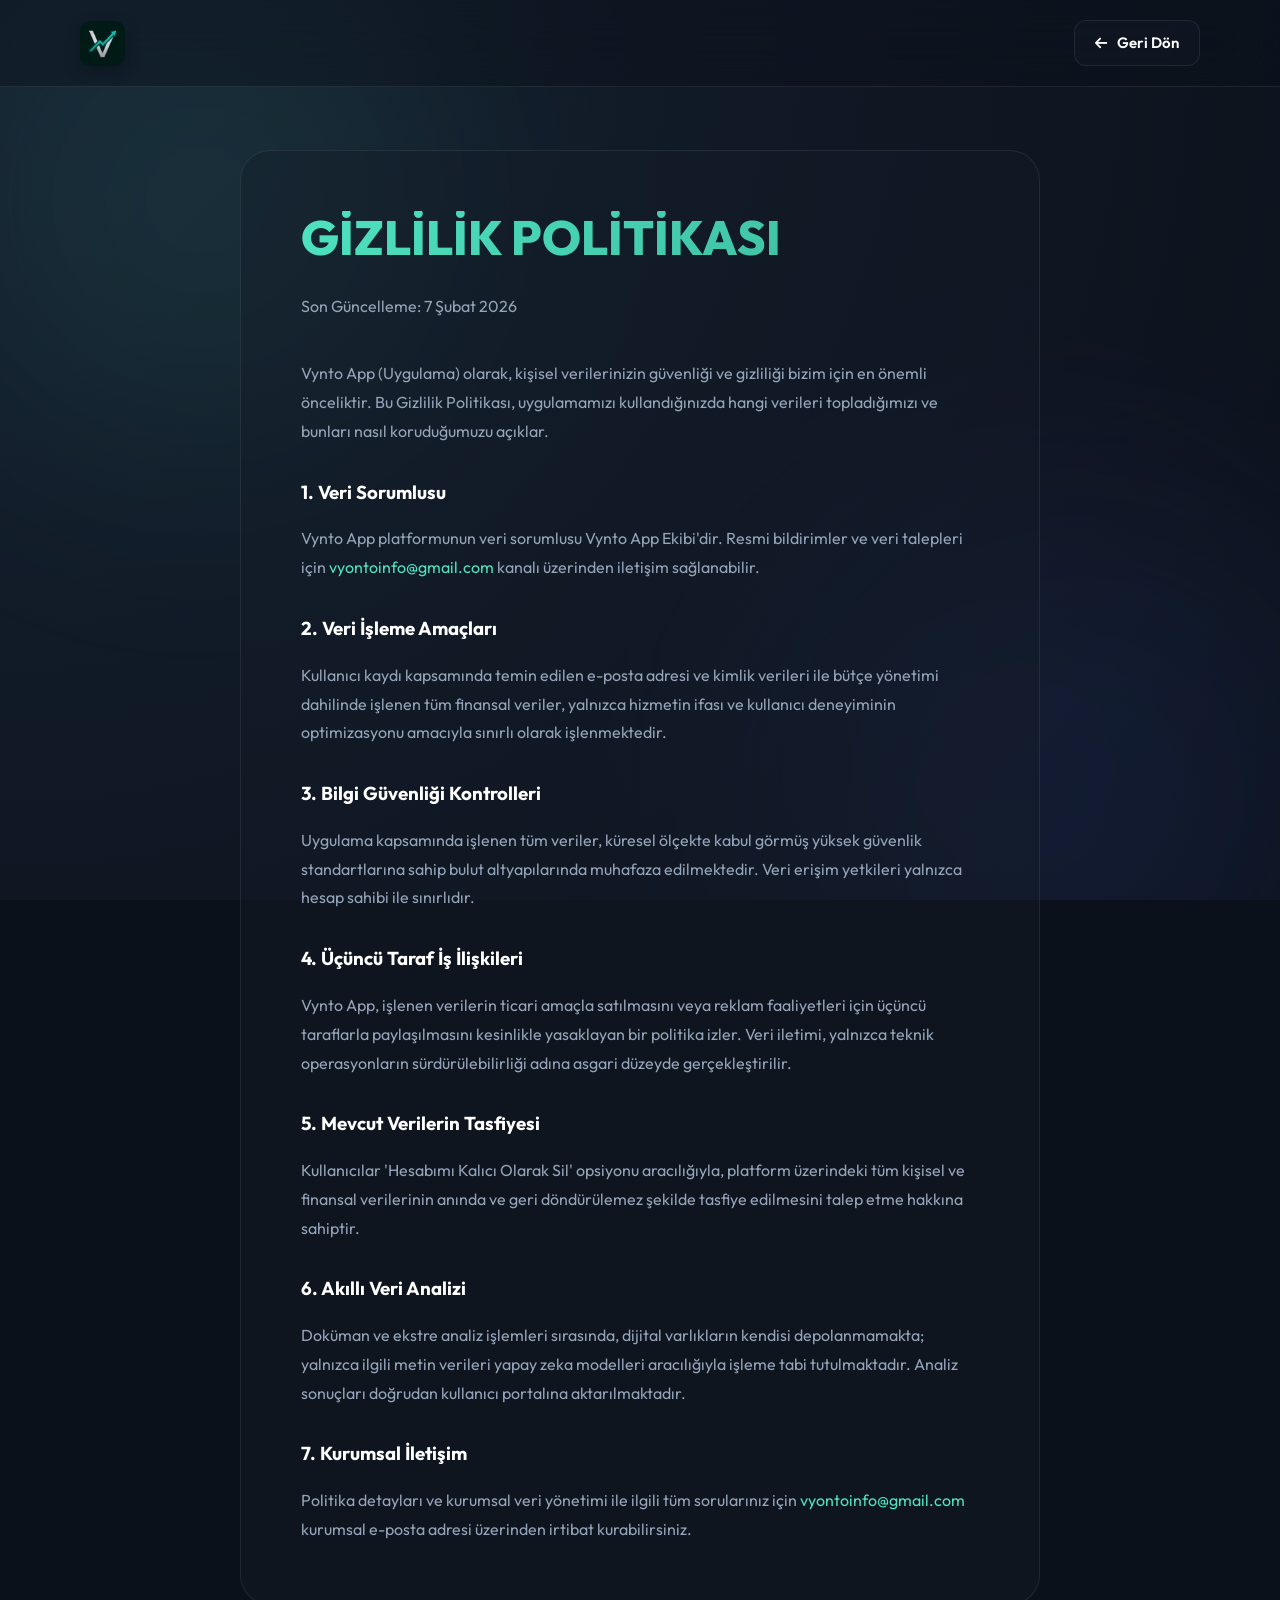
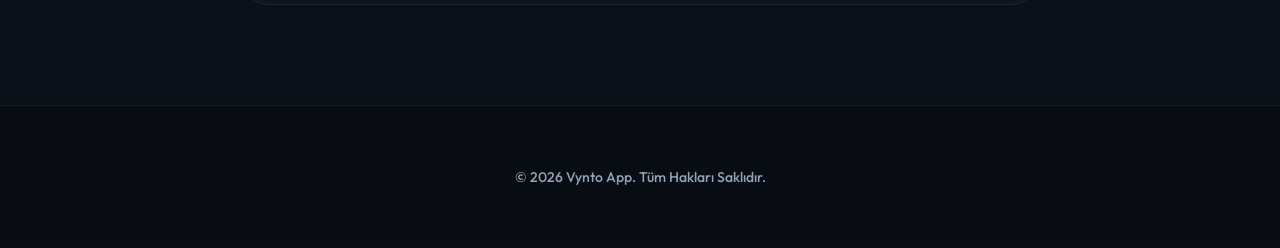
==== privacy/index.html @ 3514bc24 "Refactor: Use clean URLs for privacy and terms pages" ====
<!DOCTYPE html>
<html lang="tr">

<head>
    <meta charset="UTF-8">
    <meta name="viewport" content="width=device-width, initial-scale=1.0">
    <title>Gizlilik Politikası | Vynto App</title>
    <link rel="stylesheet" href="../style.css">
    <link rel="stylesheet" href="https://cdnjs.cloudflare.com/ajax/libs/font-awesome/6.5.1/css/all.min.css">
    <link rel="preconnect" href="https://fonts.googleapis.com">
    <link rel="preconnect" href="https://fonts.gstatic.com" crossorigin>
    <link href="https://fonts.googleapis.com/css2?family=Outfit:wght@300;400;500;600;700;800&display=swap"
        rel="stylesheet">
</head>

<body>
    <div class="bg-animate">
        <div class="blob blob-1"></div>
        <div class="blob blob-2"></div>
        <div class="blob blob-3"></div>
    </div>
    <nav
        style="background: rgba(11, 17, 26, 0.4); backdrop-filter: blur(30px); border-bottom: 1px solid var(--card-border); position: fixed; width: 100%; z-index: 100;">
        <div class="container"
            style="display: flex; justify-content: space-between; align-items: center; padding: 20px 40px;">
            <a href="../" style="display: flex; align-items: center; text-decoration: none;">
                <img src="../images/AppIcon.png" alt="Vynto Logo"
                    style="width: 45px; height: 45px; border-radius: 10px; box-shadow: 0 5px 15px rgba(0,0,0,0.3);">
            </a>
            <a href="../" class="btn-back">
                <i class="fas fa-arrow-left"></i>
                <span>Geri Dön</span>
            </a>
        </div>
    </nav>
    <main class="container" style="padding-top: 150px; padding-bottom: 100px;">
        <div class="animate"
            style="max-width: 800px; margin: 0 auto; background: var(--bg-card); padding: 60px; border-radius: 30px; border: 1px solid var(--card-border);">
            <h1 style="font-size: 48px; margin-bottom: 30px;" class="vynto-text">GİZLİLİK POLİTİKASI</h1>
            <p style="color: var(--text-muted); margin-bottom: 40px;">Son Güncelleme: 7 Şubat 2026</p>

            <div style="color: var(--text-muted); line-height: 1.8;">
                <p style="margin-bottom: 30px;">Vynto App (Uygulama) olarak, kişisel verilerinizin güvenliği ve
                    gizliliği bizim için en önemli önceliktir. Bu Gizlilik Politikası, uygulamamızı kullandığınızda
                    hangi verileri topladığımızı ve bunları nasıl koruduğumuzu açıklar.</p>

                <h3 style="color: var(--text-main); margin: 30px 0 15px 0;">1. Veri Sorumlusu</h3>
                <p>Vynto App platformunun veri sorumlusu Vynto App Ekibi'dir. Resmi bildirimler ve veri talepleri için
                    <a href="mailto:vyontoinfo@gmail.com"
                        style="color: var(--accent); text-decoration: none;">vyontoinfo@gmail.com</a> kanalı üzerinden
                    iletişim sağlanabilir.
                </p>

                <h3 style="color: var(--text-main); margin: 30px 0 15px 0;">2. Veri İşleme Amaçları</h3>
                <p>Kullanıcı kaydı kapsamında temin edilen e-posta adresi ve kimlik verileri ile bütçe yönetimi
                    dahilinde işlenen tüm finansal veriler, yalnızca hizmetin ifası ve kullanıcı deneyiminin
                    optimizasyonu amacıyla sınırlı olarak işlenmektedir.</p>

                <h3 style="color: var(--text-main); margin: 30px 0 15px 0;">3. Bilgi Güvenliği Kontrolleri</h3>
                <p>Uygulama kapsamında işlenen tüm veriler, küresel ölçekte kabul görmüş yüksek güvenlik standartlarına
                    sahip bulut altyapılarında muhafaza edilmektedir. Veri erişim yetkileri yalnızca hesap sahibi ile
                    sınırlıdır.</p>

                <h3 style="color: var(--text-main); margin: 30px 0 15px 0;">4. Üçüncü Taraf İş İlişkileri</h3>
                <p>Vynto App, işlenen verilerin ticari amaçla satılmasını veya reklam faaliyetleri için üçüncü
                    taraflarla paylaşılmasını kesinlikle yasaklayan bir politika izler. Veri iletimi, yalnızca teknik
                    operasyonların sürdürülebilirliği adına asgari düzeyde gerçekleştirilir.</p>

                <h3 style="color: var(--text-main); margin: 30px 0 15px 0;">5. Mevcut Verilerin Tasfiyesi</h3>
                <p>Kullanıcılar 'Hesabımı Kalıcı Olarak Sil' opsiyonu aracılığıyla, platform üzerindeki tüm kişisel ve
                    finansal verilerinin anında ve geri döndürülemez şekilde tasfiye edilmesini talep etme hakkına
                    sahiptir.</p>

                <h3 style="color: var(--text-main); margin: 30px 0 15px 0;">6. Akıllı Veri Analizi</h3>
                <p>Doküman ve ekstre analiz işlemleri sırasında, dijital varlıkların kendisi depolanmamakta; yalnızca
                    ilgili metin verileri yapay zeka modelleri aracılığıyla işleme tabi tutulmaktadır. Analiz sonuçları
                    doğrudan kullanıcı portalına aktarılmaktadır.</p>

                <h3 style="color: var(--text-main); margin: 30px 0 15px 0;">7. Kurumsal İletişim</h3>
                <p>Politika detayları ve kurumsal veri yönetimi ile ilgili tüm sorularınız için <a
                        href="mailto:vyontoinfo@gmail.com"
                        style="color: var(--accent); text-decoration: none;">vyontoinfo@gmail.com</a> kurumsal e-posta
                    adresi üzerinden irtibat kurabilirsiniz.</p>
            </div>
        </div>
    </main>
    <footer
        style="padding: 60px 0; text-align: center; border-top: 1px solid var(--card-border); background: rgba(0,0,0,0.2);">
        <p style="color: var(--text-muted); font-size: 14px; font-weight: 500;">&copy; 2026 Vynto App. Tüm Hakları
            Saklıdır.</p>
    </footer>
</body>

</html>
---- style.css ----
:root {
    --bg-dark: #0b111a;
    --bg-card: rgba(20, 28, 40, 0.4);
    --bg-card-hover: rgba(30, 40, 55, 0.5);
    --accent: #4ee2c0;
    --accent-gradient: linear-gradient(135deg, #4ee2c0 0%, #3bb89b 100%);
    --accent-glow: rgba(78, 226, 192, 0.15);
    --text-main: #ffffff;
    --text-muted: #94a3b8;
    --card-border: rgba(255, 255, 255, 0.08);
    --transition: all 0.4s cubic-bezier(0.4, 0, 0.2, 1);
    --font-main: 'Outfit', -apple-system, BlinkMacSystemFont, 'Segoe UI', Roboto, Oxygen, Ubuntu, Cantarell, sans-serif;
    --shadow-premium: 0 30px 60px rgba(0, 0, 0, 0.5);
}

* {
    margin: 0;
    padding: 0;
    box-sizing: border-box;
}

body {
    background-color: var(--bg-dark);
    color: var(--text-main);
    font-family: var(--font-main);
    line-height: 1.6;
    overflow-x: hidden;
}

/* Background Animation */
.bg-animate {
    position: fixed;
    top: 0;
    left: 0;
    width: 100%;
    height: 100%;
    z-index: -1;
    overflow: hidden;
    background: radial-gradient(circle at 0% 0%, #152030 0%, #0b111a 100%);
}

.blob {
    position: absolute;
    width: 800px;
    height: 800px;
    background: radial-gradient(circle, var(--accent-glow) 0%, transparent 70%);
    filter: blur(100px);
    border-radius: 50%;
    animation: move 25s infinite alternate ease-in-out;
    opacity: 0.6;
}

.blob-1 {
    top: -200px;
    left: -200px;
    background: radial-gradient(circle, rgba(78, 226, 192, 0.2) 0%, transparent 70%);
    animation-delay: 0s;
}

.blob-2 {
    bottom: -300px;
    right: -200px;
    background: radial-gradient(circle, rgba(59, 130, 246, 0.15) 0%, transparent 70%);
    animation-delay: -5s;
}

.blob-3 {
    top: 30%;
    left: 40%;
    width: 1000px;
    height: 1000px;
    background: radial-gradient(circle, rgba(139, 92, 246, 0.08) 0%, transparent 70%);
    animation-duration: 35s;
}

@keyframes move {
    from {
        transform: translate(0, 0) scale(1);
    }

    to {
        transform: translate(100px, 100px) scale(1.1);
    }
}

/* Nav is removed */

/* Container */
.container {
    max-width: 1200px;
    margin: 0 auto;
    padding: 0 40px;
}

/* Main Content */
.animate {
    opacity: 0;
    transform: translateY(30px);
    animation: fadeInUp 0.8s forwards;
}

@keyframes fadeInUp {
    to {
        opacity: 1;
        transform: translateY(0);
    }
}

h1 {
    line-height: 1.1;
}

/* App Showcase */
.app-showcase {
    display: flex;
    align-items: center;
    gap: 80px;
    margin-top: 100px;
}

.app-images {
    position: relative;
    height: 600px;
    display: flex;
    align-items: center;
    justify-content: center;
}

.app-img-diag-1,
.app-img-diag-2 {
    position: absolute;
    border-radius: 40px;
    box-shadow: 0 30px 60px rgba(0, 0, 0, 0.5);
    transition: var(--transition);
    border: 1px solid rgba(255, 255, 255, 0.1);
}

.app-img-diag-1 {
    transform: rotate(-10deg) translateX(-50px);
    z-index: 2;
}

.app-img-diag-2 {
    transform: rotate(10deg) translateX(50px);
    z-index: 1;
}

.app-showcase:hover .app-img-diag-1 {
    transform: rotate(-5deg) translateX(-80px) scale(1.05);
}

.app-showcase:hover .app-img-diag-2 {
    transform: rotate(5deg) translateX(80px) scale(1.05);
}

.vynto-text {
    font-weight: 800;
    background: var(--accent-gradient);
    -webkit-background-clip: text;
    background-clip: text;
    -webkit-text-fill-color: transparent;
}

/* Features */
.feature-item {
    padding: 20px;
    border-radius: 20px;
    background: var(--bg-card);
    border: 1px solid var(--card-border);
    transition: var(--transition);
}

.feature-item:hover {
    background: var(--bg-card-hover);
    border-color: rgba(78, 226, 192, 0.3);
    transform: translateX(10px);
}

.feature-icon-small {
    transition: var(--transition);
}

.feature-item:hover .feature-icon-small {
    transform: scale(1.1) rotate(5deg);
    background: rgba(78, 226, 192, 0.2);
}

.btn-cta {
    background: var(--accent-gradient);
    color: #000 !important;
    padding: 12px 28px;
    border-radius: 100px;
    font-weight: 700;
    transition: var(--transition);
    border: none;
    cursor: pointer;
    box-shadow: 0 10px 20px rgba(78, 226, 192, 0.2);
}

.btn-cta:hover {
    transform: translateY(-2px);
    box-shadow: 0 15px 30px rgba(78, 226, 192, 0.4);
}

.btn-back {
    display: inline-flex;
    align-items: center;
    gap: 10px;
    color: var(--text-main);
    text-decoration: none;
    font-weight: 600;
    font-size: 15px;
    padding: 10px 20px;
    border-radius: 12px;
    background: var(--bg-card);
    border: 1px solid var(--card-border);
    transition: var(--transition);
}

.btn-back:hover {
    background: var(--bg-card-hover);
    border-color: var(--accent);
    color: var(--accent);
    transform: translateX(-5px);
}

.btn-back i {
    font-size: 14px;
}

/* Button Pulse */
@keyframes pulse {
    0% {
        box-shadow: 0 0 0 0 rgba(78, 226, 192, 0.4);
    }

    70% {
        box-shadow: 0 0 0 20px rgba(78, 226, 192, 0);
    }

    100% {
        box-shadow: 0 0 0 0 rgba(78, 226, 192, 0);
    }
}

.btn-pulse {
    animation: pulse 2s infinite;
}

/* Responsive */
@media (max-width: 992px) {
    .app-showcase {
        flex-direction: column;
        text-align: center;
        gap: 60px;
    }

    .app-images {
        height: 500px;
        order: 1;
    }

    .app-details {
        order: 2;
        text-align: center !important;
    }

    .feature-item {
        text-align: left;
    }

    h1 {
        font-size: 48px !important;
    }
}

@media (max-width: 600px) {

    .app-img-diag-1,
    .app-img-diag-2 {
        width: 200px !important;
    }

    .app-images {
        height: 400px;
    }

    h1 {
        font-size: 36px !important;
    }
}
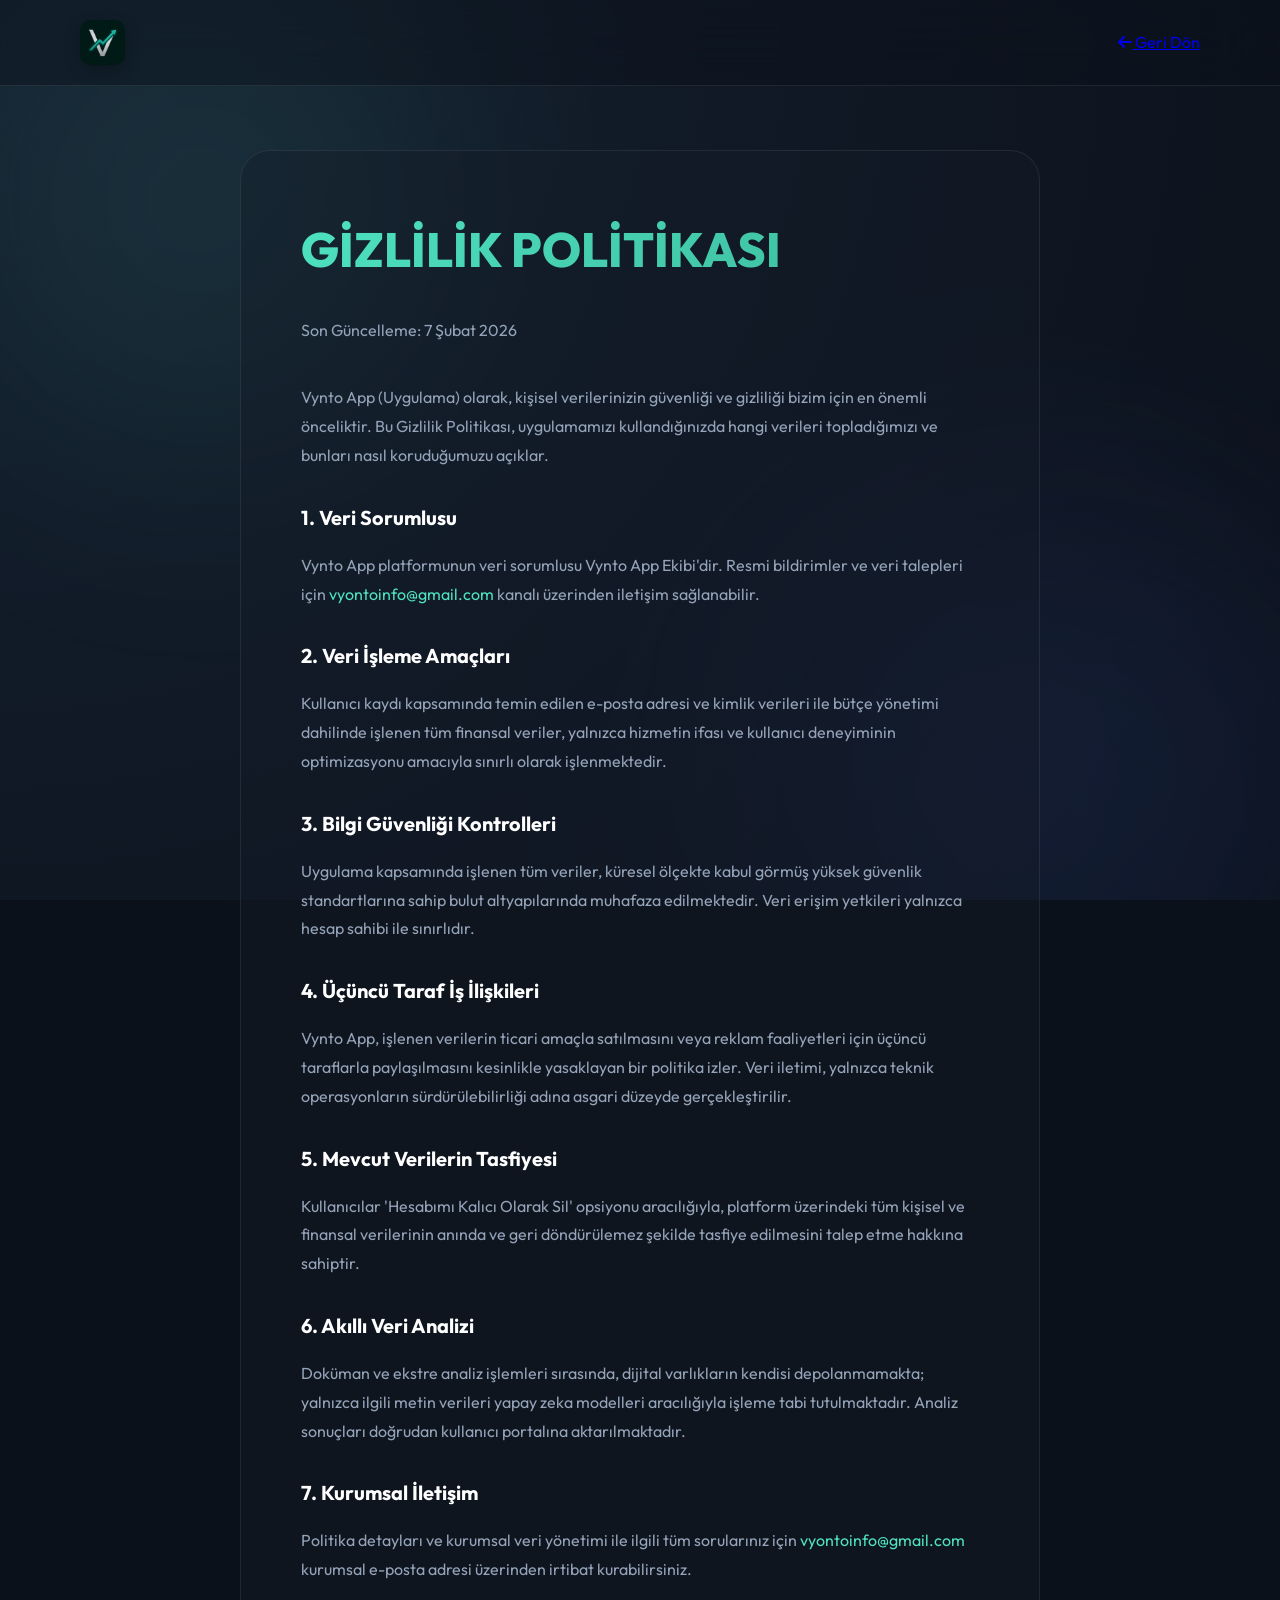
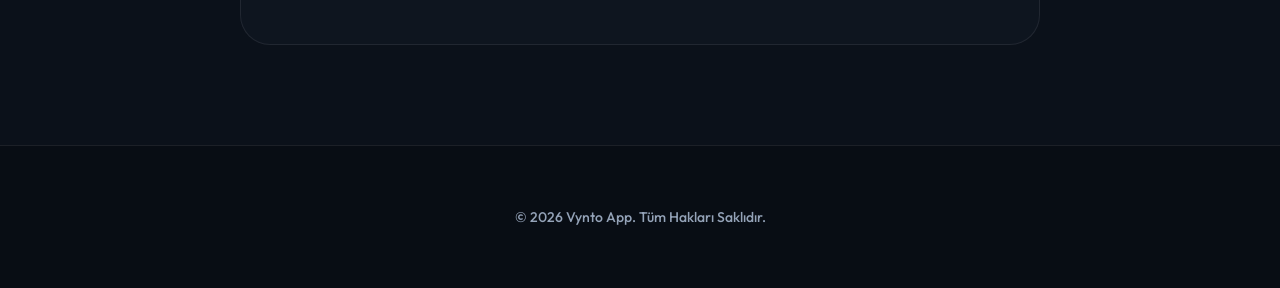
==== commit 7eae025a: "Fix responsive layout overlap issues and refactor inline styles" ====
--- a/privacy/index.html
+++ b/privacy/index.html
@@ -19,13 +19,10 @@
         <div class="blob blob-2"></div>
         <div class="blob blob-3"></div>
     </div>
-    <nav
-        style="background: rgba(11, 17, 26, 0.4); backdrop-filter: blur(30px); border-bottom: 1px solid var(--card-border); position: fixed; width: 100%; z-index: 100;">
-        <div class="container"
-            style="display: flex; justify-content: space-between; align-items: center; padding: 20px 40px;">
+    <nav class="nav-header">
+        <div class="container nav-container">
             <a href="../" style="display: flex; align-items: center; text-decoration: none;">
-                <img src="../images/AppIcon.png" alt="Vynto Logo"
-                    style="width: 45px; height: 45px; border-radius: 10px; box-shadow: 0 5px 15px rgba(0,0,0,0.3);">
+                <img src="../images/AppIcon.png" alt="Vynto Logo" class="nav-logo">
             </a>
             <a href="../" class="btn-back">
                 <i class="fas fa-arrow-left"></i>
@@ -33,60 +30,58 @@
             </a>
         </div>
     </nav>
-    <main class="container" style="padding-top: 150px; padding-bottom: 100px;">
-        <div class="animate"
-            style="max-width: 800px; margin: 0 auto; background: var(--bg-card); padding: 60px; border-radius: 30px; border: 1px solid var(--card-border);">
-            <h1 style="font-size: 48px; margin-bottom: 30px;" class="vynto-text">GİZLİLİK POLİTİKASI</h1>
-            <p style="color: var(--text-muted); margin-bottom: 40px;">Son Güncelleme: 7 Şubat 2026</p>
+    <main class="container legal-main">
+        <div class="animate legal-card">
+            <h1 class="legal-title vynto-text">GİZLİLİK POLİTİKASI</h1>
+            <p class="legal-date">Son Güncelleme: 7 Şubat 2026</p>
 
-            <div style="color: var(--text-muted); line-height: 1.8;">
+            <div class="legal-body">
                 <p style="margin-bottom: 30px;">Vynto App (Uygulama) olarak, kişisel verilerinizin güvenliği ve
                     gizliliği bizim için en önemli önceliktir. Bu Gizlilik Politikası, uygulamamızı kullandığınızda
                     hangi verileri topladığımızı ve bunları nasıl koruduğumuzu açıklar.</p>
 
-                <h3 style="color: var(--text-main); margin: 30px 0 15px 0;">1. Veri Sorumlusu</h3>
+                <h3 class="legal-h3">1. Veri Sorumlusu</h3>
                 <p>Vynto App platformunun veri sorumlusu Vynto App Ekibi'dir. Resmi bildirimler ve veri talepleri için
-                    <a href="mailto:vyontoinfo@gmail.com"
-                        style="color: var(--accent); text-decoration: none;">vyontoinfo@gmail.com</a> kanalı üzerinden
+                    <a href="mailto:vyontoinfo@gmail.com" class="legal-link-text">vyontoinfo@gmail.com</a> kanalı
+                    üzerinden
                     iletişim sağlanabilir.
                 </p>
 
-                <h3 style="color: var(--text-main); margin: 30px 0 15px 0;">2. Veri İşleme Amaçları</h3>
+                <h3 class="legal-h3">2. Veri İşleme Amaçları</h3>
                 <p>Kullanıcı kaydı kapsamında temin edilen e-posta adresi ve kimlik verileri ile bütçe yönetimi
                     dahilinde işlenen tüm finansal veriler, yalnızca hizmetin ifası ve kullanıcı deneyiminin
                     optimizasyonu amacıyla sınırlı olarak işlenmektedir.</p>
 
-                <h3 style="color: var(--text-main); margin: 30px 0 15px 0;">3. Bilgi Güvenliği Kontrolleri</h3>
+                <h3 class="legal-h3">3. Bilgi Güvenliği Kontrolleri</h3>
                 <p>Uygulama kapsamında işlenen tüm veriler, küresel ölçekte kabul görmüş yüksek güvenlik standartlarına
                     sahip bulut altyapılarında muhafaza edilmektedir. Veri erişim yetkileri yalnızca hesap sahibi ile
                     sınırlıdır.</p>
 
-                <h3 style="color: var(--text-main); margin: 30px 0 15px 0;">4. Üçüncü Taraf İş İlişkileri</h3>
+                <h3 class="legal-h3">4. Üçüncü Taraf İş İlişkileri</h3>
                 <p>Vynto App, işlenen verilerin ticari amaçla satılmasını veya reklam faaliyetleri için üçüncü
                     taraflarla paylaşılmasını kesinlikle yasaklayan bir politika izler. Veri iletimi, yalnızca teknik
                     operasyonların sürdürülebilirliği adına asgari düzeyde gerçekleştirilir.</p>
 
-                <h3 style="color: var(--text-main); margin: 30px 0 15px 0;">5. Mevcut Verilerin Tasfiyesi</h3>
+                <h3 class="legal-h3">5. Mevcut Verilerin Tasfiyesi</h3>
                 <p>Kullanıcılar 'Hesabımı Kalıcı Olarak Sil' opsiyonu aracılığıyla, platform üzerindeki tüm kişisel ve
                     finansal verilerinin anında ve geri döndürülemez şekilde tasfiye edilmesini talep etme hakkına
                     sahiptir.</p>
 
-                <h3 style="color: var(--text-main); margin: 30px 0 15px 0;">6. Akıllı Veri Analizi</h3>
+                <h3 class="legal-h3">6. Akıllı Veri Analizi</h3>
                 <p>Doküman ve ekstre analiz işlemleri sırasında, dijital varlıkların kendisi depolanmamakta; yalnızca
                     ilgili metin verileri yapay zeka modelleri aracılığıyla işleme tabi tutulmaktadır. Analiz sonuçları
                     doğrudan kullanıcı portalına aktarılmaktadır.</p>
 
-                <h3 style="color: var(--text-main); margin: 30px 0 15px 0;">7. Kurumsal İletişim</h3>
+                <h3 class="legal-h3">7. Kurumsal İletişim</h3>
                 <p>Politika detayları ve kurumsal veri yönetimi ile ilgili tüm sorularınız için <a
-                        href="mailto:vyontoinfo@gmail.com"
-                        style="color: var(--accent); text-decoration: none;">vyontoinfo@gmail.com</a> kurumsal e-posta
+                        href="mailto:vyontoinfo@gmail.com" class="legal-link-text">vyontoinfo@gmail.com</a> kurumsal
+                    e-posta
                     adresi üzerinden irtibat kurabilirsiniz.</p>
             </div>
         </div>
     </main>
-    <footer
-        style="padding: 60px 0; text-align: center; border-top: 1px solid var(--card-border); background: rgba(0,0,0,0.2);">
-        <p style="color: var(--text-muted); font-size: 14px; font-weight: 500;">&copy; 2026 Vynto App. Tüm Hakları
+    <footer class="main-footer" style="padding: 60px 0;">
+        <p class="footer-copy">&copy; 2026 Vynto App. Tüm Hakları
             Saklıdır.</p>
     </footer>
 </body>
--- a/style.css
+++ b/style.css
@@ -93,6 +93,16 @@
 }
 
 /* Main Content */
+.main-content {
+    padding-top: 100px;
+    padding-bottom: 100px;
+}
+
+.hero-section {
+    text-align: center;
+    margin-bottom: 80px;
+}
+
 .animate {
     opacity: 0;
     transform: translateY(30px);
@@ -106,8 +116,26 @@
     }
 }
 
-h1 {
+.hero-logo {
+    width: 120px;
+    height: 120px;
+    border-radius: 28px;
+    margin-bottom: 30px;
+    box-shadow: 0 20px 40px rgba(0, 0, 0, 0.3);
+}
+
+.hero-title {
+    font-size: 72px;
+    margin-bottom: 24px;
+    font-weight: 800;
     line-height: 1.1;
+}
+
+.hero-desc {
+    color: var(--text-muted);
+    font-size: 22px;
+    max-width: 900px;
+    margin: 0 auto;
 }
 
 /* App Showcase */
@@ -115,10 +143,10 @@
     display: flex;
     align-items: center;
     gap: 80px;
-    margin-top: 100px;
 }
 
 .app-images {
+    flex: 1.2;
     position: relative;
     height: 600px;
     display: flex;
@@ -129,6 +157,7 @@
 .app-img-diag-1,
 .app-img-diag-2 {
     position: absolute;
+    width: 280px;
     border-radius: 40px;
     box-shadow: 0 30px 60px rgba(0, 0, 0, 0.5);
     transition: var(--transition);
@@ -151,6 +180,53 @@
 
 .app-showcase:hover .app-img-diag-2 {
     transform: rotate(5deg) translateX(80px) scale(1.05);
+}
+
+.app-details {
+    flex: 1;
+    text-align: left;
+}
+
+.ios-badge {
+    display: flex;
+    align-items: center;
+    gap: 15px;
+    margin-bottom: 15px;
+}
+
+.ios-badge i {
+    font-size: 32px;
+    color: var(--accent);
+}
+
+.ios-badge span {
+    font-weight: 700;
+    color: var(--accent);
+    letter-spacing: 1.5px;
+    text-transform: none;
+    font-size: 14px;
+}
+
+.section-title {
+    font-size: 64px;
+    margin-bottom: 10px;
+    font-weight: 800;
+}
+
+.section-subtitle {
+    color: var(--text-muted);
+    font-weight: 600;
+    text-transform: uppercase;
+    letter-spacing: 4px;
+    font-size: 14px;
+    margin-bottom: 30px;
+}
+
+.app-description {
+    font-size: 19px;
+    color: var(--text-muted);
+    margin-bottom: 40px;
+    line-height: 1.8;
 }
 
 .vynto-text {
@@ -162,7 +238,14 @@
 }
 
 /* Features */
+.feature-list {
+    margin-bottom: 40px;
+}
+
 .feature-item {
+    display: flex;
+    gap: 20px;
+    margin-bottom: 20px;
     padding: 20px;
     border-radius: 20px;
     background: var(--bg-card);
@@ -170,6 +253,10 @@
     transition: var(--transition);
 }
 
+.feature-item:last-child {
+    margin-bottom: 0;
+}
+
 .feature-item:hover {
     background: var(--bg-card-hover);
     border-color: rgba(78, 226, 192, 0.3);
@@ -177,7 +264,19 @@
 }
 
 .feature-icon-small {
+    min-width: 50px;
+    height: 50px;
+    background: rgba(78, 226, 192, 0.1);
+    border-radius: 14px;
+    display: flex;
+    align-items: center;
+    justify-content: center;
     transition: var(--transition);
+}
+
+.feature-icon-small i {
+    color: var(--accent);
+    font-size: 20px;
 }
 
 .feature-item:hover .feature-icon-small {
@@ -185,7 +284,36 @@
     background: rgba(78, 226, 192, 0.2);
 }
 
+.feature-item h4 {
+    margin: 0 0 5px 0;
+    font-size: 18px;
+    color: var(--text-main);
+}
+
+.feature-item p {
+    margin: 0;
+    font-size: 15px;
+    color: var(--text-muted);
+    line-height: 1.5;
+}
+
+/* CTA & Legal */
+.cta-container {
+    margin-top: 40px;
+    display: flex;
+    flex-direction: column;
+    align-items: center;
+    text-align: center;
+}
+
 .btn-cta {
+    display: inline-flex;
+    align-items: center;
+    justify-content: center;
+    gap: 12px;
+    width: 100%;
+    max-width: 350px;
+    text-decoration: none;
     background: var(--accent-gradient);
     color: #000 !important;
     padding: 12px 28px;
@@ -202,30 +330,28 @@
     box-shadow: 0 15px 30px rgba(78, 226, 192, 0.4);
 }
 
-.btn-back {
-    display: inline-flex;
-    align-items: center;
-    gap: 10px;
-    color: var(--text-main);
+.legal-links {
+    margin-top: 30px;
+}
+
+.legal-links-inner {
+    display: flex;
+    gap: 30px;
+    justify-content: center;
+}
+
+.legal-link {
+    color: var(--text-muted);
     text-decoration: none;
-    font-weight: 600;
-    font-size: 15px;
-    padding: 10px 20px;
-    border-radius: 12px;
-    background: var(--bg-card);
-    border: 1px solid var(--card-border);
+    font-size: 14px;
+    font-weight: 500;
     transition: var(--transition);
-}
-
-.btn-back:hover {
-    background: var(--bg-card-hover);
+    border-bottom: 1px solid transparent;
+}
+
+.legal-link:hover {
+    color: var(--accent);
     border-color: var(--accent);
-    color: var(--accent);
-    transform: translateX(-5px);
-}
-
-.btn-back i {
-    font-size: 14px;
 }
 
 /* Button Pulse */
@@ -247,8 +373,119 @@
     animation: pulse 2s infinite;
 }
 
+/* Footer */
+.main-footer {
+    padding: 80px 0;
+    border-top: 1px solid var(--card-border);
+    text-align: center;
+    background: rgba(0, 0, 0, 0.2);
+}
+
+.footer-logo {
+    width: 60px;
+    height: 60px;
+    border-radius: 15px;
+    margin-bottom: 20px;
+    box-shadow: 0 10px 20px rgba(0, 0, 0, 0.3);
+}
+
+.footer-email {
+    color: var(--text-muted);
+    text-decoration: none;
+    font-size: 16px;
+    transition: var(--transition);
+}
+
+.footer-email:hover {
+    color: var(--accent);
+}
+
+.footer-copy {
+    color: var(--text-muted);
+    font-weight: 500;
+    font-size: 14px;
+}
+
+/* Legal Pages */
+.nav-header {
+    background: rgba(11, 17, 26, 0.4);
+    backdrop-filter: blur(30px);
+    border-bottom: 1px solid var(--card-border);
+    position: fixed;
+    width: 100%;
+    z-index: 100;
+}
+
+.nav-container {
+    display: flex;
+    justify-content: space-between;
+    align-items: center;
+    padding: 20px 40px;
+}
+
+.nav-logo {
+    width: 45px;
+    height: 45px;
+    border-radius: 10px;
+    box-shadow: 0 5px 15px rgba(0, 0, 0, 0.3);
+}
+
+.legal-main {
+    padding-top: 150px;
+    padding-bottom: 100px;
+}
+
+.legal-card {
+    max-width: 800px;
+    margin: 0 auto;
+    background: var(--bg-card);
+    padding: 60px;
+    border-radius: 30px;
+    border: 1px solid var(--card-border);
+}
+
+.legal-title {
+    font-size: 48px;
+    margin-bottom: 30px;
+}
+
+.legal-date {
+    color: var(--text-muted);
+    margin-bottom: 40px;
+}
+
+.legal-body {
+    color: var(--text-muted);
+    line-height: 1.8;
+}
+
+.legal-h3 {
+    color: var(--text-main);
+    margin: 30px 0 15px 0;
+    font-weight: 700;
+    font-size: 20px;
+}
+
+.legal-link-text {
+    color: var(--accent);
+    text-decoration: none;
+}
+
 /* Responsive */
 @media (max-width: 992px) {
+    .container {
+        padding: 0 20px;
+    }
+
+    .main-content {
+        padding-top: 60px;
+        padding-bottom: 60px;
+    }
+
+    .nav-container {
+        padding: 20px 20px;
+    }
+
     .app-showcase {
         flex-direction: column;
         text-align: center;
@@ -258,34 +495,111 @@
     .app-images {
         height: 500px;
         order: 1;
+        width: 100%;
     }
 
     .app-details {
         order: 2;
         text-align: center !important;
+        width: 100%;
+    }
+
+    .ios-badge {
+        justify-content: center;
     }
 
     .feature-item {
         text-align: left;
     }
 
-    h1 {
-        font-size: 48px !important;
+    .hero-title {
+        font-size: 48px;
+    }
+
+    .section-title {
+        font-size: 48px;
     }
 }
 
 @media (max-width: 600px) {
+    .main-content {
+        padding-top: 40px;
+        padding-bottom: 40px;
+    }
+
+    .legal-card {
+        padding: 30px 20px;
+    }
+
+    .legal-title {
+        font-size: 32px;
+    }
+
+    .legal-main {
+        padding-top: 120px;
+        padding-bottom: 60px;
+    }
+
+    .legal-h3 {
+        font-size: 18px;
+    }
+
+    .hero-title {
+        font-size: 36px;
+    }
+
+    .hero-desc {
+        font-size: 18px;
+    }
+
+    .app-images {
+        height: 350px;
+        /* Reduced height for mobile */
+    }
 
     .app-img-diag-1,
     .app-img-diag-2 {
-        width: 200px !important;
-    }
-
-    .app-images {
-        height: 400px;
-    }
-
-    h1 {
-        font-size: 36px !important;
+        width: 160px;
+        /* Smaller images */
+    }
+
+    .app-img-diag-1 {
+        transform: rotate(-8deg) translateX(-30px);
+    }
+
+    .app-img-diag-2 {
+        transform: rotate(8deg) translateX(30px);
+    }
+
+    .app-showcase:hover .app-img-diag-1 {
+        transform: rotate(-4deg) translateX(-40px) scale(1.05);
+    }
+
+    .app-showcase:hover .app-img-diag-2 {
+        transform: rotate(4deg) translateX(40px) scale(1.05);
+    }
+
+    .section-title {
+        font-size: 36px;
+    }
+
+    .app-description {
+        font-size: 16px;
+    }
+
+    .feature-item {
+        flex-direction: column;
+        align-items: center;
+        text-align: center;
+        gap: 15px;
+    }
+
+    .feature-item:hover {
+        transform: translateY(-5px);
+    }
+
+    .legal-links-inner {
+        flex-direction: column;
+        gap: 15px;
     }
 }
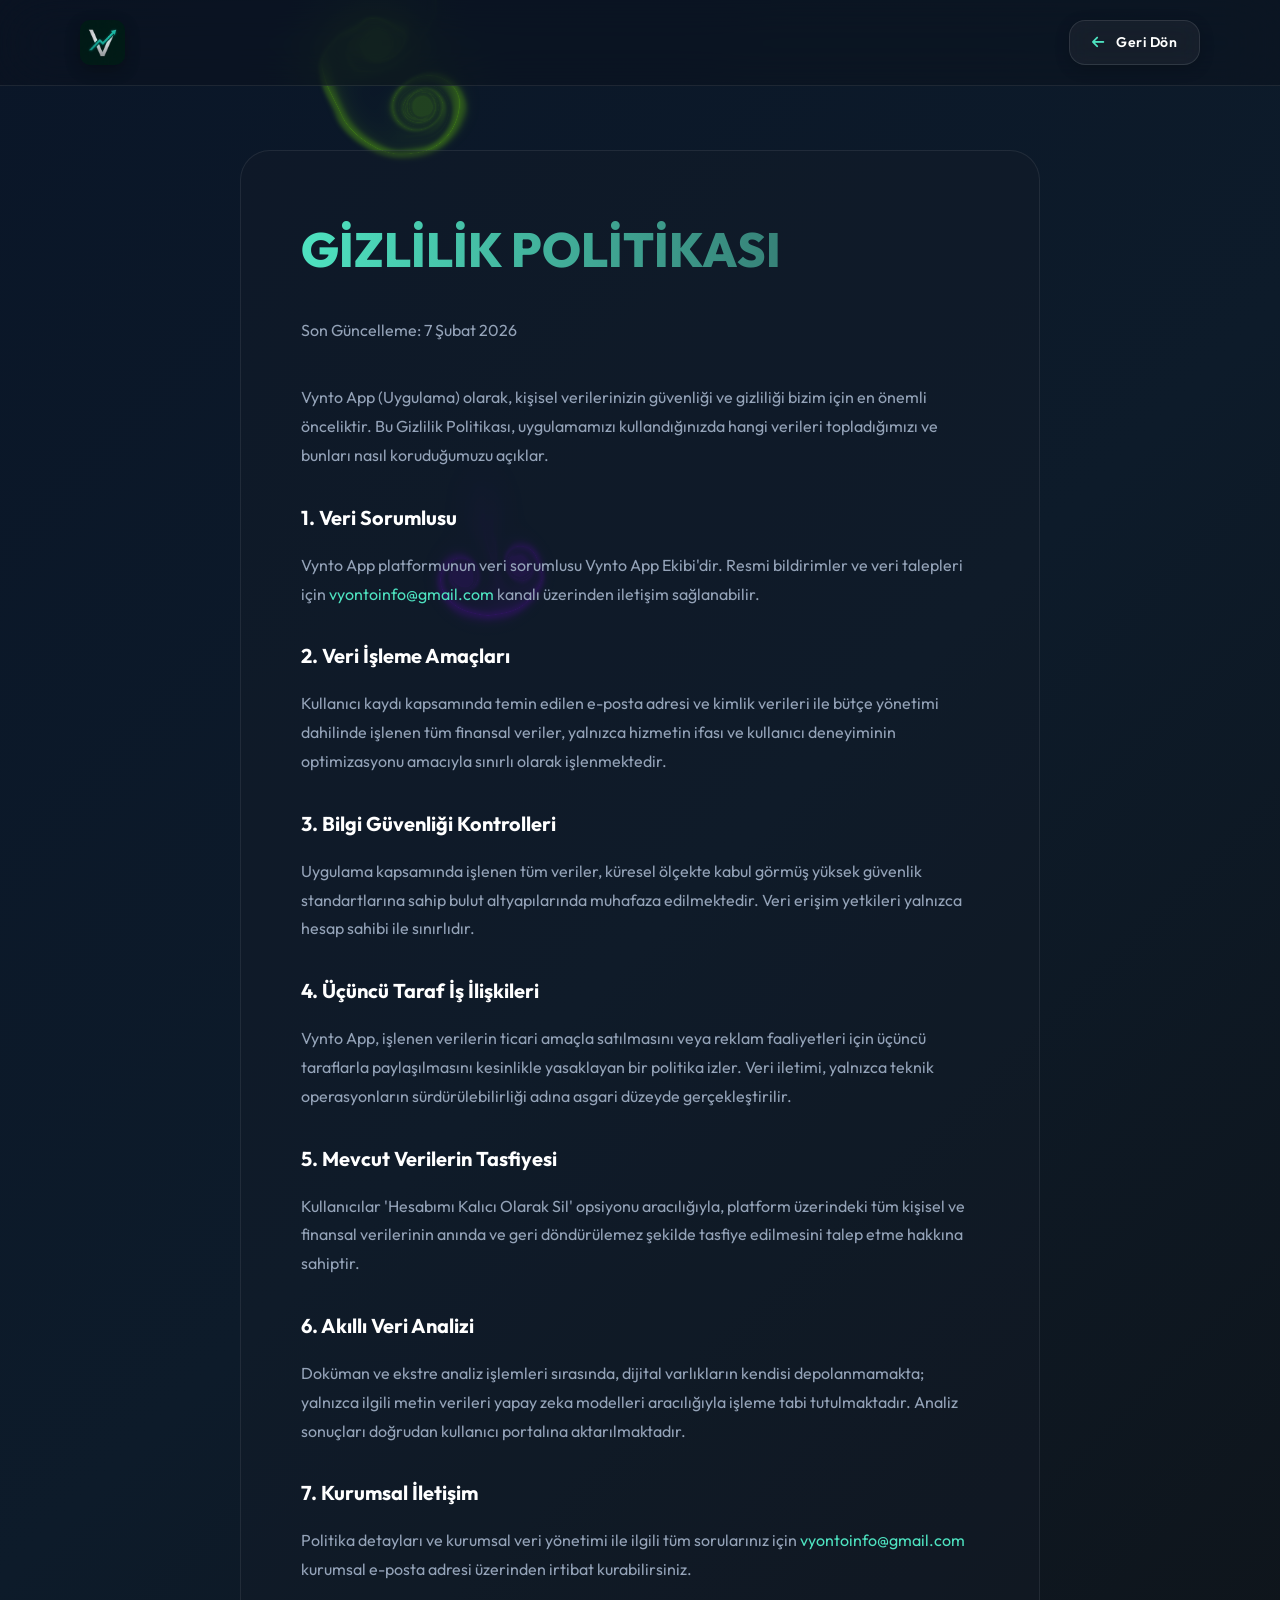
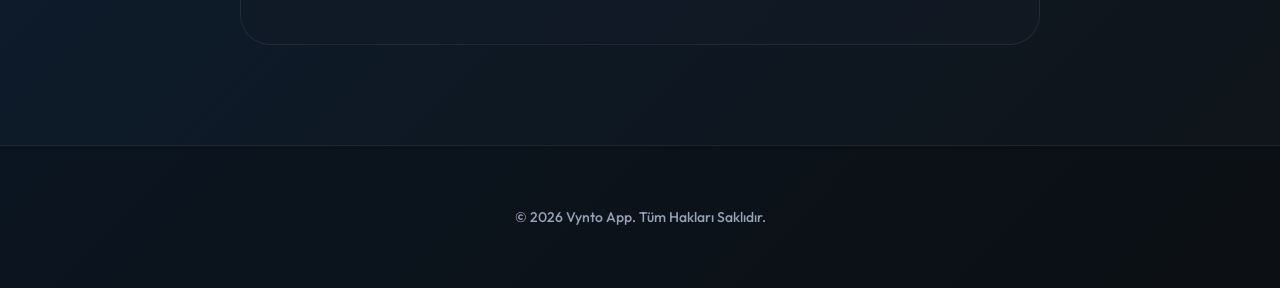
==== commit 06d55743: "Premium dark teal gradient background with subtle WebGL fluid simulation across all pages" ====
--- a/privacy/index.html
+++ b/privacy/index.html
@@ -14,11 +14,9 @@
 </head>
 
 <body>
-    <div class="bg-animate">
-        <div class="blob blob-1"></div>
-        <div class="blob blob-2"></div>
-        <div class="blob blob-3"></div>
-    </div>
+    <!-- WebGL Fluid Simulation Background -->
+    <canvas id="splash-cursor-canvas"></canvas>
+
     <nav class="nav-header">
         <div class="container nav-container">
             <a href="../" style="display: flex; align-items: center; text-decoration: none;">
@@ -84,6 +82,7 @@
         <p class="footer-copy">&copy; 2026 Vynto App. Tüm Hakları
             Saklıdır.</p>
     </footer>
+    <script src="../fluid-simulation.js"></script>
 </body>
 
 </html>
--- a/style.css
+++ b/style.css
@@ -11,6 +11,9 @@
     --transition: all 0.4s cubic-bezier(0.4, 0, 0.2, 1);
     --font-main: 'Outfit', -apple-system, BlinkMacSystemFont, 'Segoe UI', Roboto, Oxygen, Ubuntu, Cantarell, sans-serif;
     --shadow-premium: 0 30px 60px rgba(0, 0, 0, 0.5);
+    --purple-main: #666bff;
+    --purple-light: #B19EEF;
+    --blue-deep: #5227FF;
 }
 
 * {
@@ -19,68 +22,40 @@
     box-sizing: border-box;
 }
 
+html {
+    background: linear-gradient(135deg, #0a1628 0%, #0d1b2a 50%, #0f1419 100%);
+    /* Dark teal/navy gradient instead of pure black */
+}
+
 body {
-    background-color: var(--bg-dark);
+    margin: 0;
+    padding: 0;
+    min-height: 100vh;
+    background: linear-gradient(135deg, #0a1628 0%, #0d1b2a 50%, #0f1419 100%);
     color: var(--text-main);
     font-family: var(--font-main);
     line-height: 1.6;
     overflow-x: hidden;
-}
-
-/* Background Animation */
-.bg-animate {
+    position: relative;
+    z-index: 1;
+}
+
+canvas {
+    display: block;
+    width: 100% !important;
+    height: 100% !important;
+}
+
+/* Splash Cursor Canvas */
+#splash-cursor-canvas {
     position: fixed;
     top: 0;
     left: 0;
-    width: 100%;
-    height: 100%;
+    width: 100vw !important;
+    height: 100vh !important;
     z-index: -1;
-    overflow: hidden;
-    background: radial-gradient(circle at 0% 0%, #152030 0%, #0b111a 100%);
-}
-
-.blob {
-    position: absolute;
-    width: 800px;
-    height: 800px;
-    background: radial-gradient(circle, var(--accent-glow) 0%, transparent 70%);
-    filter: blur(100px);
-    border-radius: 50%;
-    animation: move 25s infinite alternate ease-in-out;
-    opacity: 0.6;
-}
-
-.blob-1 {
-    top: -200px;
-    left: -200px;
-    background: radial-gradient(circle, rgba(78, 226, 192, 0.2) 0%, transparent 70%);
-    animation-delay: 0s;
-}
-
-.blob-2 {
-    bottom: -300px;
-    right: -200px;
-    background: radial-gradient(circle, rgba(59, 130, 246, 0.15) 0%, transparent 70%);
-    animation-delay: -5s;
-}
-
-.blob-3 {
-    top: 30%;
-    left: 40%;
-    width: 1000px;
-    height: 1000px;
-    background: radial-gradient(circle, rgba(139, 92, 246, 0.08) 0%, transparent 70%);
-    animation-duration: 35s;
-}
-
-@keyframes move {
-    from {
-        transform: translate(0, 0) scale(1);
-    }
-
-    to {
-        transform: translate(100px, 100px) scale(1.1);
-    }
+    pointer-events: none;
+    background: transparent;
 }
 
 /* Nav is removed */
@@ -96,6 +71,8 @@
 .main-content {
     padding-top: 100px;
     padding-bottom: 100px;
+    position: relative;
+    z-index: 1;
 }
 
 .hero-section {
@@ -219,7 +196,7 @@
     text-transform: uppercase;
     letter-spacing: 4px;
     font-size: 14px;
-    margin-bottom: 30px;
+    margin-bottom: 20px;
 }
 
 .app-description {
@@ -229,12 +206,28 @@
     line-height: 1.8;
 }
 
+@keyframes textGradient {
+    0% {
+        background-position: 0% 50%;
+    }
+
+    50% {
+        background-position: 100% 50%;
+    }
+
+    100% {
+        background-position: 0% 50%;
+    }
+}
+
 .vynto-text {
     font-weight: 800;
-    background: var(--accent-gradient);
+    background: linear-gradient(90deg, #4ee2c0, #2d5a5a, #00ffcc, #4ee2c0);
+    background-size: 300% auto;
     -webkit-background-clip: text;
     background-clip: text;
     -webkit-text-fill-color: transparent;
+    animation: textGradient 6s ease infinite;
 }
 
 /* Features */
@@ -430,6 +423,46 @@
     box-shadow: 0 5px 15px rgba(0, 0, 0, 0.3);
 }
 
+.btn-back {
+    display: flex;
+    align-items: center;
+    gap: 12px;
+    text-decoration: none;
+    color: var(--text-main);
+    font-weight: 600;
+    font-size: 14px;
+    padding: 10px 22px;
+    border-radius: 16px;
+    background: rgba(255, 255, 255, 0.05);
+    border: 1px solid rgba(255, 255, 255, 0.1);
+    transition: all 0.3s cubic-bezier(0.4, 0, 0.2, 1);
+    backdrop-filter: blur(12px);
+    -webkit-backdrop-filter: blur(12px);
+    box-shadow: 0 4px 15px rgba(0, 0, 0, 0.2);
+}
+
+.btn-back i {
+    font-size: 14px;
+    transition: transform 0.3s ease;
+    color: var(--accent);
+}
+
+.btn-back span {
+    letter-spacing: 0.5px;
+}
+
+.btn-back:hover {
+    background: rgba(78, 226, 192, 0.12);
+    border-color: rgba(78, 226, 192, 0.4);
+    color: var(--accent);
+    transform: translateY(-2px);
+    box-shadow: 0 8px 25px rgba(78, 226, 192, 0.15);
+}
+
+.btn-back:hover i {
+    transform: translateX(-5px);
+}
+
 .legal-main {
     padding-top: 150px;
     padding-bottom: 100px;
@@ -523,68 +556,97 @@
 
 @media (max-width: 600px) {
     .main-content {
-        padding-top: 40px;
-        padding-bottom: 40px;
-    }
-
-    .legal-card {
-        padding: 30px 20px;
-    }
-
-    .legal-title {
-        font-size: 32px;
-    }
-
-    .legal-main {
-        padding-top: 120px;
-        padding-bottom: 60px;
-    }
-
-    .legal-h3 {
-        font-size: 18px;
+        padding-top: 20px !important;
+        padding-bottom: 40px !important;
+    }
+
+    .hero-section {
+        margin-bottom: 120px !important;
+        padding-bottom: 0 !important;
+        position: relative;
+        z-index: 2;
+    }
+
+    /* Massive gap to prevent overlap */
+    .app-showcase {
+        margin-top: 60px !important;
+        flex-direction: column !important;
+        gap: 60px !important;
+        position: relative;
+        z-index: 1;
+        display: flex !important;
     }
 
     .hero-title {
-        font-size: 36px;
+        font-size: 32px !important;
+        line-height: 1.2;
     }
 
     .hero-desc {
-        font-size: 18px;
-    }
-
+        font-size: 16px !important;
+        padding: 0 10px;
+    }
+
+    /* Taller container to isolate images */
     .app-images {
-        height: 350px;
-        /* Reduced height for mobile */
+        height: 420px !important;
+        min-height: 400px !important;
+        width: 100% !important;
+        margin-top: 0 !important;
+        margin-bottom: 0 !important;
+        position: relative;
+        background: transparent;
     }
 
     .app-img-diag-1,
     .app-img-diag-2 {
-        width: 160px;
-        /* Smaller images */
-    }
-
+        width: 140px !important;
+        top: 50% !important;
+        left: 50% !important;
+        margin: 0 !important;
+        position: absolute !important;
+    }
+
+    /* Tighter positioning to keep inside container */
     .app-img-diag-1 {
-        transform: rotate(-8deg) translateX(-30px);
+        transform: translate(-50%, -50%) translateX(-40px) rotate(-6deg) !important;
     }
 
     .app-img-diag-2 {
-        transform: rotate(8deg) translateX(30px);
+        transform: translate(-50%, -50%) translateX(40px) rotate(6deg) !important;
     }
 
     .app-showcase:hover .app-img-diag-1 {
-        transform: rotate(-4deg) translateX(-40px) scale(1.05);
+        transform: translate(-50%, -50%) translateX(-50px) rotate(-6deg) scale(1.02) !important;
     }
 
     .app-showcase:hover .app-img-diag-2 {
-        transform: rotate(4deg) translateX(40px) scale(1.05);
+        transform: translate(-50%, -50%) translateX(50px) rotate(6deg) scale(1.02) !important;
+    }
+
+    /* App Details Text Section */
+    .app-details {
+        padding-top: 40px !important;
+        width: 100% !important;
     }
 
     .section-title {
-        font-size: 36px;
+        font-size: 32px !important;
+    }
+
+    .section-subtitle {
+        font-size: 12px;
+        letter-spacing: 3px;
     }
 
     .app-description {
-        font-size: 16px;
+        font-size: 15px;
+        padding: 0 10px;
+        margin-top: 20px;
+    }
+
+    .feature-list {
+        margin-top: 30px;
     }
 
     .feature-item {
@@ -602,4 +664,27 @@
         flex-direction: column;
         gap: 15px;
     }
+
+    .legal-card {
+        padding: 30px 20px;
+    }
+
+    .legal-title {
+        font-size: 32px;
+    }
+
+    .legal-main {
+        padding-top: 120px;
+        padding-bottom: 60px;
+    }
+
+    .legal-h3 {
+        font-size: 18px;
+    }
+
+    .btn-back {
+        padding: 8px 16px;
+        font-size: 13px;
+        gap: 8px;
+    }
 }
